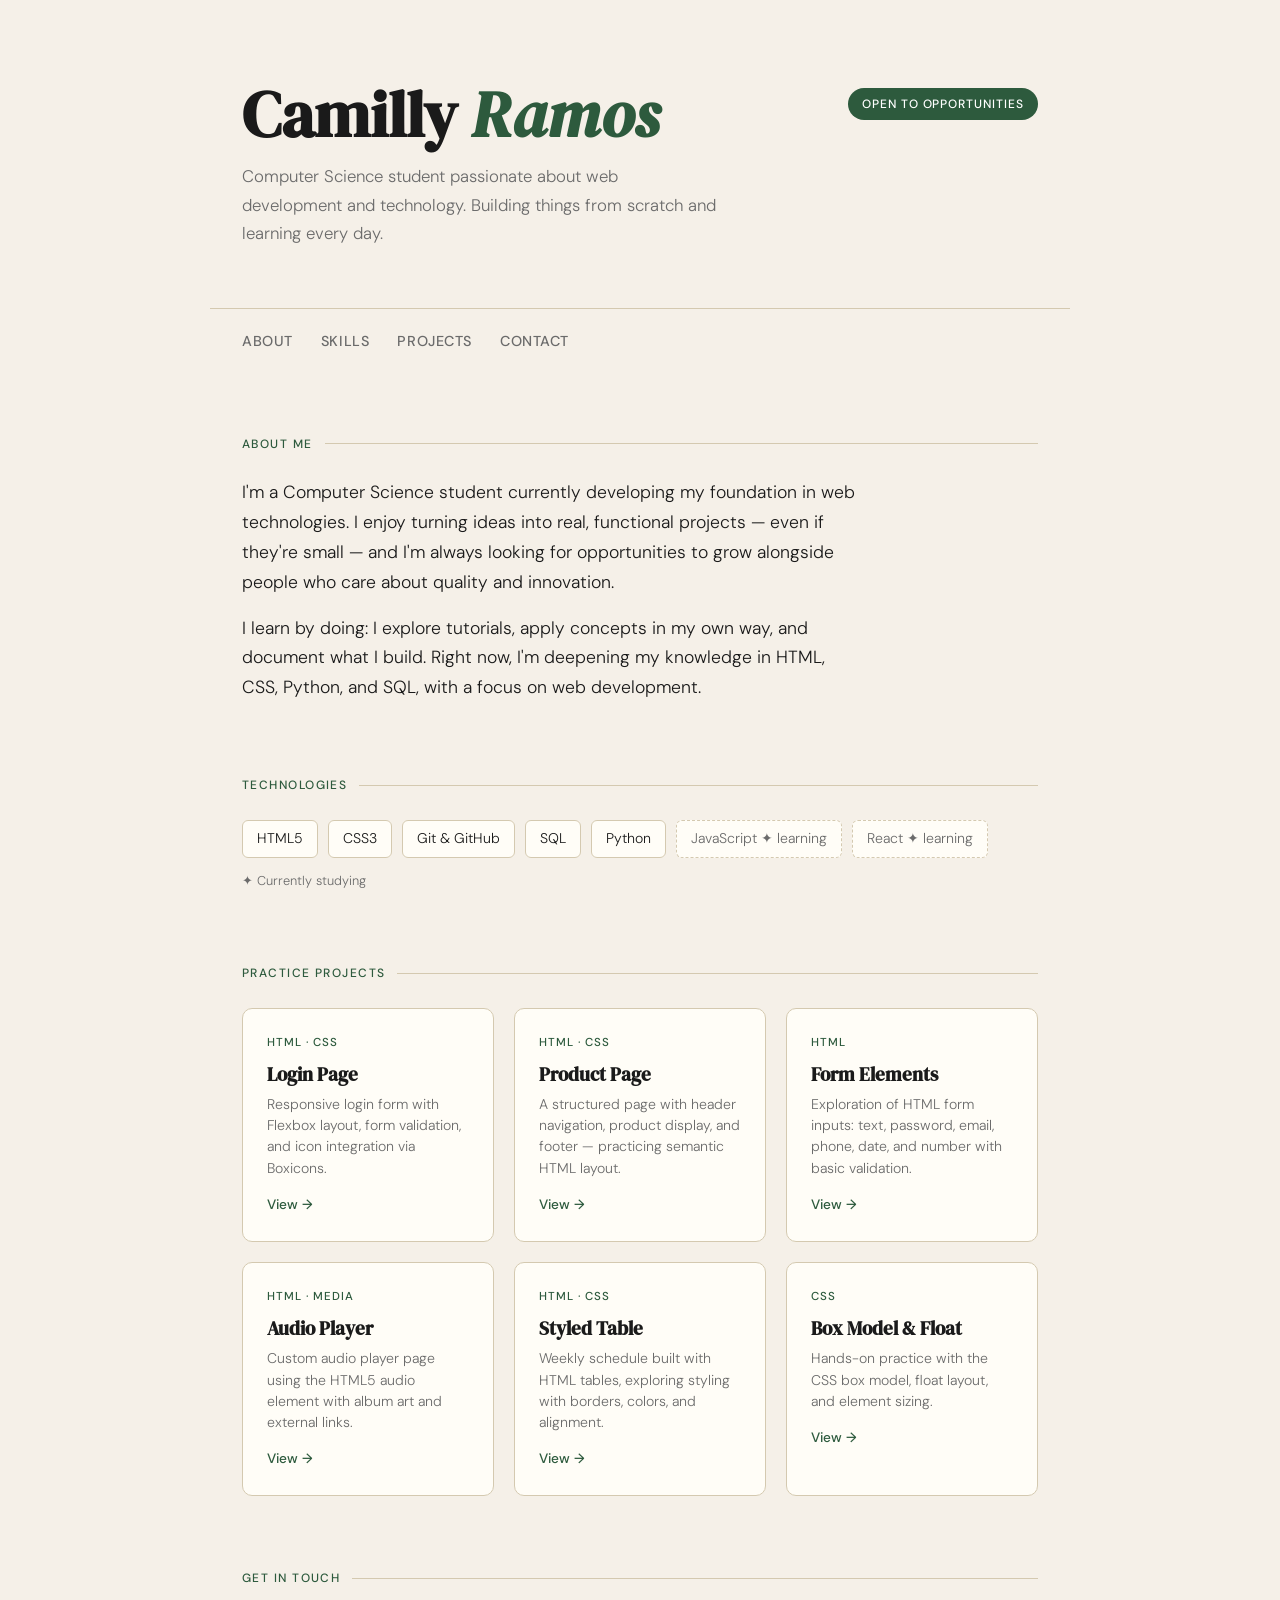
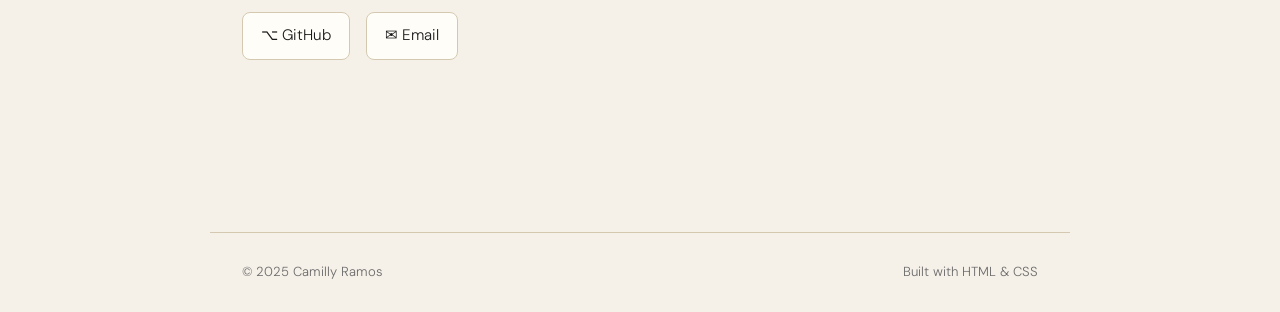
==== index.html @ 8c96bde9 "Add files via upload" ====
<!DOCTYPE html>
<html lang="en">
<head>
  <meta charset="UTF-8">
  <meta name="viewport" content="width=device-width, initial-scale=1.0">
  <title>Camilly Ramos — Portfolio</title>
  <link rel="preconnect" href="https://fonts.googleapis.com">
  <link href="https://fonts.googleapis.com/css2?family=DM+Serif+Display:ital@0;1&family=DM+Sans:wght@300;400;500&display=swap" rel="stylesheet">
  <style>
    :root {
      --bg: #f5f0e8;
      --ink: #1a1a1a;
      --accent: #2d5a3d;
      --accent-light: #4a8c62;
      --muted: #6b6b6b;
      --card-bg: #fffdf7;
      --border: #d4c9b0;
    }

    * { margin: 0; padding: 0; box-sizing: border-box; }

    body {
      background-color: var(--bg);
      color: var(--ink);
      font-family: 'DM Sans', sans-serif;
      font-weight: 300;
      line-height: 1.7;
    }

    /* HEADER */
    header {
      max-width: 860px;
      margin: 0 auto;
      padding: 80px 32px 60px;
      display: grid;
      grid-template-columns: 1fr auto;
      align-items: end;
      gap: 32px;
      border-bottom: 1px solid var(--border);
      animation: fadeUp 0.7s ease both;
    }

    .header-text h1 {
      font-family: 'DM Serif Display', serif;
      font-size: clamp(2.6rem, 6vw, 4rem);
      line-height: 1.1;
      color: var(--ink);
      margin-bottom: 12px;
    }

    .header-text h1 em {
      font-style: italic;
      color: var(--accent);
    }

    .header-text p {
      font-size: 1.05rem;
      color: var(--muted);
      max-width: 480px;
    }

    .badge {
      background: var(--accent);
      color: #fff;
      font-size: 0.75rem;
      font-weight: 500;
      letter-spacing: 0.08em;
      text-transform: uppercase;
      padding: 6px 14px;
      border-radius: 100px;
      white-space: nowrap;
      align-self: start;
      margin-top: 8px;
    }

    /* NAV */
    nav {
      max-width: 860px;
      margin: 0 auto;
      padding: 20px 32px;
      display: flex;
      gap: 28px;
      flex-wrap: wrap;
      animation: fadeUp 0.7s 0.1s ease both;
    }

    nav a {
      text-decoration: none;
      color: var(--muted);
      font-size: 0.9rem;
      font-weight: 500;
      letter-spacing: 0.04em;
      text-transform: uppercase;
      transition: color 0.2s;
    }

    nav a:hover { color: var(--accent); }

    /* MAIN */
    main {
      max-width: 860px;
      margin: 0 auto;
      padding: 60px 32px 100px;
    }

    section { margin-bottom: 72px; }

    .section-label {
      font-size: 0.75rem;
      font-weight: 500;
      letter-spacing: 0.12em;
      text-transform: uppercase;
      color: var(--accent);
      margin-bottom: 24px;
      display: flex;
      align-items: center;
      gap: 12px;
    }

    .section-label::after {
      content: '';
      flex: 1;
      height: 1px;
      background: var(--border);
    }

    /* ABOUT */
    #about {
      animation: fadeUp 0.7s 0.2s ease both;
    }

    #about p {
      font-size: 1.1rem;
      color: var(--ink);
      max-width: 620px;
      margin-bottom: 16px;
    }

    /* SKILLS */
    #skills { animation: fadeUp 0.7s 0.3s ease both; }

    .skills-grid {
      display: flex;
      flex-wrap: wrap;
      gap: 10px;
    }

    .skill-tag {
      border: 1.5px solid var(--border);
      border-radius: 6px;
      padding: 6px 14px;
      font-size: 0.88rem;
      color: var(--ink);
      background: var(--card-bg);
      transition: border-color 0.2s, color 0.2s;
    }

    .skill-tag:hover {
      border-color: var(--accent);
      color: var(--accent);
    }

    .skill-tag.learning {
      border-style: dashed;
      color: var(--muted);
    }

    .skills-note {
      font-size: 0.8rem;
      color: var(--muted);
      margin-top: 12px;
    }

    /* PROJECTS */
    #projects { animation: fadeUp 0.7s 0.4s ease both; }

    .projects-grid {
      display: grid;
      grid-template-columns: repeat(auto-fill, minmax(240px, 1fr));
      gap: 20px;
    }

    .project-card {
      background: var(--card-bg);
      border: 1px solid var(--border);
      border-radius: 10px;
      padding: 24px;
      text-decoration: none;
      color: var(--ink);
      transition: transform 0.2s, box-shadow 0.2s, border-color 0.2s;
      display: block;
    }

    .project-card:hover {
      transform: translateY(-3px);
      box-shadow: 0 8px 24px rgba(45, 90, 61, 0.1);
      border-color: var(--accent-light);
    }

    .project-card .tag {
      font-size: 0.72rem;
      font-weight: 500;
      letter-spacing: 0.08em;
      text-transform: uppercase;
      color: var(--accent);
      margin-bottom: 10px;
    }

    .project-card h3 {
      font-family: 'DM Serif Display', serif;
      font-size: 1.2rem;
      margin-bottom: 8px;
      line-height: 1.25;
    }

    .project-card p {
      font-size: 0.88rem;
      color: var(--muted);
      line-height: 1.5;
    }

    .project-card .arrow {
      display: inline-block;
      margin-top: 14px;
      font-size: 0.85rem;
      color: var(--accent);
      font-weight: 500;
    }

    /* CONTACT */
    #contact { animation: fadeUp 0.7s 0.5s ease both; }

    .contact-links {
      display: flex;
      flex-wrap: wrap;
      gap: 16px;
    }

    .contact-link {
      display: flex;
      align-items: center;
      gap: 8px;
      text-decoration: none;
      color: var(--ink);
      font-size: 0.95rem;
      border: 1px solid var(--border);
      border-radius: 8px;
      padding: 10px 18px;
      background: var(--card-bg);
      transition: border-color 0.2s, color 0.2s;
    }

    .contact-link:hover {
      border-color: var(--accent);
      color: var(--accent);
    }

    /* FOOTER */
    footer {
      border-top: 1px solid var(--border);
      max-width: 860px;
      margin: 0 auto;
      padding: 28px 32px;
      display: flex;
      justify-content: space-between;
      align-items: center;
      flex-wrap: wrap;
      gap: 12px;
      font-size: 0.82rem;
      color: var(--muted);
    }

    /* ANIMATIONS */
    @keyframes fadeUp {
      from { opacity: 0; transform: translateY(18px); }
      to   { opacity: 1; transform: translateY(0); }
    }

    @media (max-width: 600px) {
      header { grid-template-columns: 1fr; }
      .badge { align-self: auto; width: fit-content; }
    }
  </style>
</head>
<body>

  <header>
    <div class="header-text">
      <h1>Camilly <em>Ramos</em></h1>
      <p>Computer Science student passionate about web development and technology. Building things from scratch and learning every day.</p>
    </div>
    <span class="badge">Open to opportunities</span>
  </header>

  <nav>
    <a href="#about">About</a>
    <a href="#skills">Skills</a>
    <a href="#projects">Projects</a>
    <a href="#contact">Contact</a>
  </nav>

  <main>

    <section id="about">
      <div class="section-label">About me</div>
      <p>
        I'm a Computer Science student currently developing my foundation in web technologies.
        I enjoy turning ideas into real, functional projects — even if they're small — and I'm always
        looking for opportunities to grow alongside people who care about quality and innovation.
      </p>
      <p>
        I learn by doing: I explore tutorials, apply concepts in my own way, and document what I build.
        Right now, I'm deepening my knowledge in HTML, CSS, Python, and SQL, with a focus on web development.
      </p>
    </section>

    <section id="skills">
      <div class="section-label">Technologies</div>
      <div class="skills-grid">
        <span class="skill-tag">HTML5</span>
        <span class="skill-tag">CSS3</span>
        <span class="skill-tag">Git & GitHub</span>
        <span class="skill-tag">SQL</span>
        <span class="skill-tag">Python</span>
        <span class="skill-tag learning">JavaScript ✦ learning</span>
        <span class="skill-tag learning">React ✦ learning</span>
      </div>
      <p class="skills-note">✦ Currently studying</p>
    </section>

    <section id="projects">
      <div class="section-label">Practice Projects</div>
      <div class="projects-grid">

        <a class="project-card" href="login.html">
          <div class="tag">HTML · CSS</div>
          <h3>Login Page</h3>
          <p>Responsive login form with Flexbox layout, form validation, and icon integration via Boxicons.</p>
          <span class="arrow">View →</span>
        </a>

        <a class="project-card" href="index3.html">
          <div class="tag">HTML · CSS</div>
          <h3>Product Page</h3>
          <p>A structured page with header navigation, product display, and footer — practicing semantic HTML layout.</p>
          <span class="arrow">View →</span>
        </a>

        <a class="project-card" href="forms.html">
          <div class="tag">HTML</div>
          <h3>Form Elements</h3>
          <p>Exploration of HTML form inputs: text, password, email, phone, date, and number with basic validation.</p>
          <span class="arrow">View →</span>
        </a>

        <a class="project-card" href="audios.html">
          <div class="tag">HTML · Media</div>
          <h3>Audio Player</h3>
          <p>Custom audio player page using the HTML5 audio element with album art and external links.</p>
          <span class="arrow">View →</span>
        </a>

        <a class="project-card" href="tables.html">
          <div class="tag">HTML · CSS</div>
          <h3>Styled Table</h3>
          <p>Weekly schedule built with HTML tables, exploring styling with borders, colors, and alignment.</p>
          <span class="arrow">View →</span>
        </a>

        <a class="project-card" href="index4.html">
          <div class="tag">CSS</div>
          <h3>Box Model & Float</h3>
          <p>Hands-on practice with the CSS box model, float layout, and element sizing.</p>
          <span class="arrow">View →</span>
        </a>

      </div>
    </section>

    <section id="contact">
      <div class="section-label">Get in touch</div>
      <div class="contact-links">
        <a class="contact-link" href="https://github.com/CamillySR" target="_blank">
          ⌥ GitHub
        </a>
        <a class="contact-link" href="mailto:Ssrpaz@gmail.com">
          ✉ Email
        </a>
      </div>
    </section>

  </main>

  <footer>
    <span>© 2025 Camilly Ramos</span>
    <span>Built with HTML & CSS</span>
  </footer>

</body>
</html>
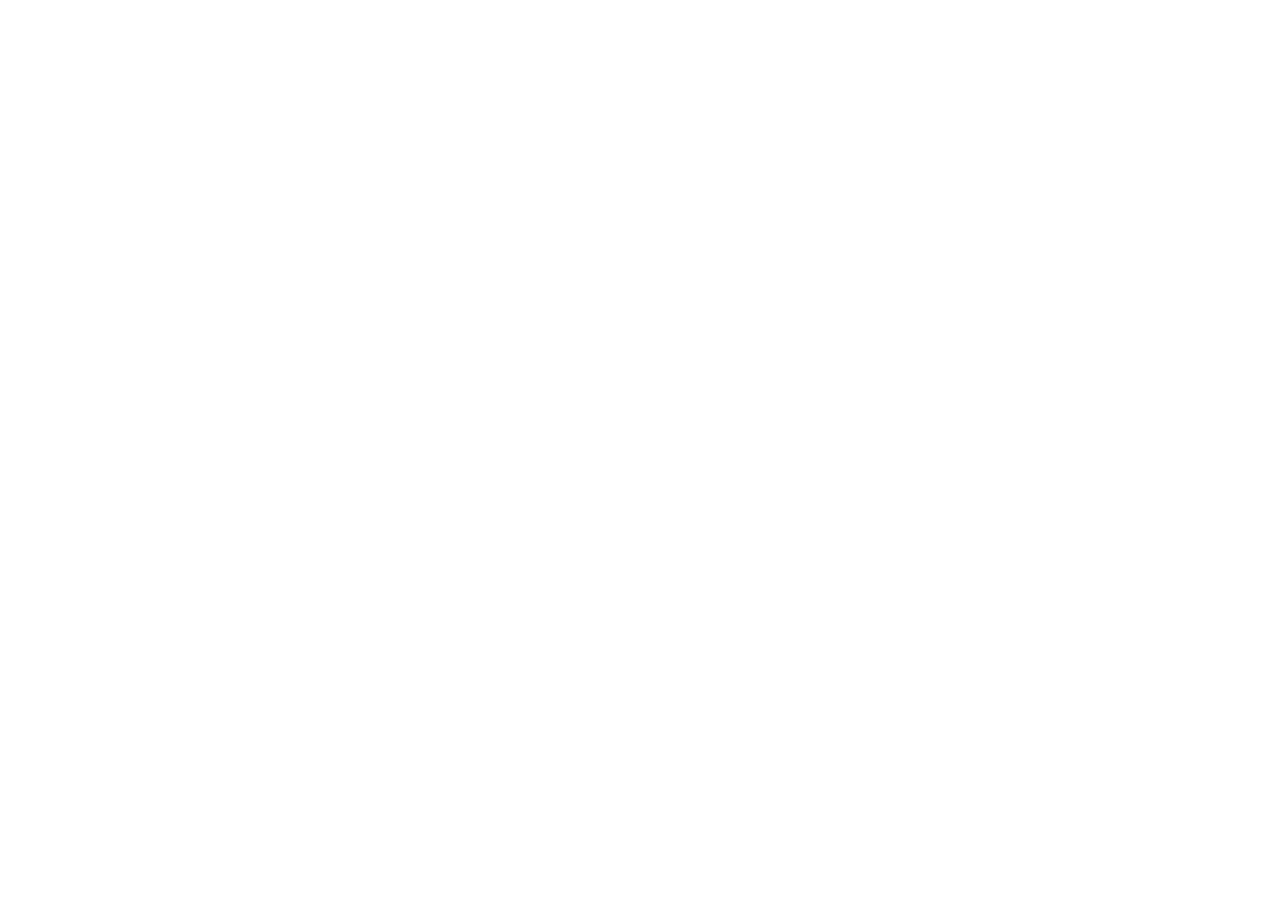
==== commit bbda6566: "Add files via upload" ====
--- a/index.html
+++ b/index.html
@@ -3,398 +3,136 @@
 <head>
   <meta charset="UTF-8">
   <meta name="viewport" content="width=device-width, initial-scale=1.0">
-  <title>Camilly Ramos — Portfolio</title>
+  <title>Camilly's Projects</title>
   <link rel="preconnect" href="https://fonts.googleapis.com">
-  <link href="https://fonts.googleapis.com/css2?family=DM+Serif+Display:ital@0;1&family=DM+Sans:wght@300;400;500&display=swap" rel="stylesheet">
+  <link href="https://fonts.googleapis.com/css2?family=Poppins:wght@300;400;500;600&display=swap" rel="stylesheet">
   <style>
-    :root {
-      --bg: #f5f0e8;
-      --ink: #1a1a1a;
-      --accent: #2d5a3d;
-      --accent-light: #4a8c62;
-      --muted: #6b6b6b;
-      --card-bg: #fffdf7;
-      --border: #d4c9b0;
-    }
-
     * { margin: 0; padding: 0; box-sizing: border-box; }
 
     body {
-      background-color: var(--bg);
-      color: var(--ink);
-      font-family: 'DM Sans', sans-serif;
-      font-weight: 300;
-      line-height: 1.7;
+      font-family: 'Poppins', sans-serif;
+      background-image: url('images/blue.avif');
+      background-size: cover;
+      background-position: center;
+      background-attachment: fixed;
+      min-height: 100vh;
+      padding: 60px 24px;
     }
 
-    /* HEADER */
-    header {
-      max-width: 860px;
+    .container {
+      max-width: 700px;
       margin: 0 auto;
-      padding: 80px 32px 60px;
-      display: grid;
-      grid-template-columns: 1fr auto;
-      align-items: end;
-      gap: 32px;
-      border-bottom: 1px solid var(--border);
-      animation: fadeUp 0.7s ease both;
     }
 
-    .header-text h1 {
-      font-family: 'DM Serif Display', serif;
-      font-size: clamp(2.6rem, 6vw, 4rem);
-      line-height: 1.1;
-      color: var(--ink);
-      margin-bottom: 12px;
+    h1 {
+      color: #fff;
+      font-size: 2rem;
+      font-weight: 600;
+      margin-bottom: 6px;
     }
 
-    .header-text h1 em {
-      font-style: italic;
-      color: var(--accent);
+    .subtitle {
+      color: rgba(255,255,255,0.75);
+      font-size: 0.95rem;
+      font-weight: 300;
+      margin-bottom: 40px;
     }
 
-    .header-text p {
-      font-size: 1.05rem;
-      color: var(--muted);
-      max-width: 480px;
+    .grid {
+      display: grid;
+      grid-template-columns: repeat(auto-fill, minmax(200px, 1fr));
+      gap: 16px;
     }
 
-    .badge {
-      background: var(--accent);
+    .card {
+      background: rgba(255, 255, 255, 0.15);
+      backdrop-filter: blur(10px);
+      border: 1px solid rgba(255, 255, 255, 0.3);
+      border-radius: 14px;
+      padding: 22px 20px;
+      text-decoration: none;
       color: #fff;
-      font-size: 0.75rem;
+      transition: background 0.2s, transform 0.2s;
+    }
+
+    .card:hover {
+      background: rgba(255, 255, 255, 0.25);
+      transform: translateY(-3px);
+    }
+
+    .card .tag {
+      font-size: 0.7rem;
       font-weight: 500;
       letter-spacing: 0.08em;
       text-transform: uppercase;
-      padding: 6px 14px;
-      border-radius: 100px;
-      white-space: nowrap;
-      align-self: start;
-      margin-top: 8px;
+      color: rgba(255,255,255,0.65);
+      margin-bottom: 8px;
     }
 
-    /* NAV */
-    nav {
-      max-width: 860px;
-      margin: 0 auto;
-      padding: 20px 32px;
-      display: flex;
-      gap: 28px;
-      flex-wrap: wrap;
-      animation: fadeUp 0.7s 0.1s ease both;
+    .card h3 {
+      font-size: 1rem;
+      font-weight: 600;
+      margin-bottom: 6px;
     }
 
-    nav a {
-      text-decoration: none;
-      color: var(--muted);
-      font-size: 0.9rem;
-      font-weight: 500;
-      letter-spacing: 0.04em;
-      text-transform: uppercase;
-      transition: color 0.2s;
-    }
-
-    nav a:hover { color: var(--accent); }
-
-    /* MAIN */
-    main {
-      max-width: 860px;
-      margin: 0 auto;
-      padding: 60px 32px 100px;
-    }
-
-    section { margin-bottom: 72px; }
-
-    .section-label {
-      font-size: 0.75rem;
-      font-weight: 500;
-      letter-spacing: 0.12em;
-      text-transform: uppercase;
-      color: var(--accent);
-      margin-bottom: 24px;
-      display: flex;
-      align-items: center;
-      gap: 12px;
-    }
-
-    .section-label::after {
-      content: '';
-      flex: 1;
-      height: 1px;
-      background: var(--border);
-    }
-
-    /* ABOUT */
-    #about {
-      animation: fadeUp 0.7s 0.2s ease both;
-    }
-
-    #about p {
-      font-size: 1.1rem;
-      color: var(--ink);
-      max-width: 620px;
-      margin-bottom: 16px;
-    }
-
-    /* SKILLS */
-    #skills { animation: fadeUp 0.7s 0.3s ease both; }
-
-    .skills-grid {
-      display: flex;
-      flex-wrap: wrap;
-      gap: 10px;
-    }
-
-    .skill-tag {
-      border: 1.5px solid var(--border);
-      border-radius: 6px;
-      padding: 6px 14px;
-      font-size: 0.88rem;
-      color: var(--ink);
-      background: var(--card-bg);
-      transition: border-color 0.2s, color 0.2s;
-    }
-
-    .skill-tag:hover {
-      border-color: var(--accent);
-      color: var(--accent);
-    }
-
-    .skill-tag.learning {
-      border-style: dashed;
-      color: var(--muted);
-    }
-
-    .skills-note {
-      font-size: 0.8rem;
-      color: var(--muted);
-      margin-top: 12px;
-    }
-
-    /* PROJECTS */
-    #projects { animation: fadeUp 0.7s 0.4s ease both; }
-
-    .projects-grid {
-      display: grid;
-      grid-template-columns: repeat(auto-fill, minmax(240px, 1fr));
-      gap: 20px;
-    }
-
-    .project-card {
-      background: var(--card-bg);
-      border: 1px solid var(--border);
-      border-radius: 10px;
-      padding: 24px;
-      text-decoration: none;
-      color: var(--ink);
-      transition: transform 0.2s, box-shadow 0.2s, border-color 0.2s;
-      display: block;
-    }
-
-    .project-card:hover {
-      transform: translateY(-3px);
-      box-shadow: 0 8px 24px rgba(45, 90, 61, 0.1);
-      border-color: var(--accent-light);
-    }
-
-    .project-card .tag {
-      font-size: 0.72rem;
-      font-weight: 500;
-      letter-spacing: 0.08em;
-      text-transform: uppercase;
-      color: var(--accent);
-      margin-bottom: 10px;
-    }
-
-    .project-card h3 {
-      font-family: 'DM Serif Display', serif;
-      font-size: 1.2rem;
-      margin-bottom: 8px;
-      line-height: 1.25;
-    }
-
-    .project-card p {
-      font-size: 0.88rem;
-      color: var(--muted);
+    .card p {
+      font-size: 0.82rem;
+      color: rgba(255,255,255,0.75);
+      font-weight: 300;
       line-height: 1.5;
     }
 
-    .project-card .arrow {
-      display: inline-block;
-      margin-top: 14px;
-      font-size: 0.85rem;
-      color: var(--accent);
-      font-weight: 500;
-    }
-
-    /* CONTACT */
-    #contact { animation: fadeUp 0.7s 0.5s ease both; }
-
-    .contact-links {
-      display: flex;
-      flex-wrap: wrap;
-      gap: 16px;
-    }
-
-    .contact-link {
-      display: flex;
-      align-items: center;
-      gap: 8px;
-      text-decoration: none;
-      color: var(--ink);
-      font-size: 0.95rem;
-      border: 1px solid var(--border);
-      border-radius: 8px;
-      padding: 10px 18px;
-      background: var(--card-bg);
-      transition: border-color 0.2s, color 0.2s;
-    }
-
-    .contact-link:hover {
-      border-color: var(--accent);
-      color: var(--accent);
-    }
-
-    /* FOOTER */
     footer {
-      border-top: 1px solid var(--border);
-      max-width: 860px;
-      margin: 0 auto;
-      padding: 28px 32px;
-      display: flex;
-      justify-content: space-between;
-      align-items: center;
-      flex-wrap: wrap;
-      gap: 12px;
-      font-size: 0.82rem;
-      color: var(--muted);
-    }
-
-    /* ANIMATIONS */
-    @keyframes fadeUp {
-      from { opacity: 0; transform: translateY(18px); }
-      to   { opacity: 1; transform: translateY(0); }
-    }
-
-    @media (max-width: 600px) {
-      header { grid-template-columns: 1fr; }
-      .badge { align-self: auto; width: fit-content; }
+      margin-top: 48px;
+      color: rgba(255,255,255,0.5);
+      font-size: 0.8rem;
     }
   </style>
 </head>
 <body>
+  <div class="container">
+    <h1>Camilly's Projects</h1>
+    <p class="subtitle">HTML & CSS practice — built while learning web development</p>
 
-  <header>
-    <div class="header-text">
-      <h1>Camilly <em>Ramos</em></h1>
-      <p>Computer Science student passionate about web development and technology. Building things from scratch and learning every day.</p>
+    <div class="grid">
+      <a class="card" href="login.html">
+        <div class="tag">HTML · CSS</div>
+        <h3>Login Page</h3>
+        <p>Login form with glassmorphism design and icon integration.</p>
+      </a>
+
+      <a class="card" href="index3.html">
+        <div class="tag">HTML · CSS</div>
+        <h3>Product Page</h3>
+        <p>Page with header, navigation, product display, and footer.</p>
+      </a>
+
+      <a class="card" href="forms.html">
+        <div class="tag">HTML</div>
+        <h3>Form Elements</h3>
+        <p>Practice with text, password, email, phone, date, and number inputs.</p>
+      </a>
+
+      <a class="card" href="audios.html">
+        <div class="tag">HTML · Media</div>
+        <h3>Audio Player</h3>
+        <p>HTML5 audio element with album art and external links.</p>
+      </a>
+
+      <a class="card" href="tables.html">
+        <div class="tag">HTML · CSS</div>
+        <h3>Styled Table</h3>
+        <p>Weekly schedule with HTML tables, colors, and alignment.</p>
+      </a>
+
+      <a class="card" href="index4.html">
+        <div class="tag">CSS</div>
+        <h3>Box Model</h3>
+        <p>Practice with CSS box model, float, and element sizing.</p>
+      </a>
     </div>
-    <span class="badge">Open to opportunities</span>
-  </header>
 
-  <nav>
-    <a href="#about">About</a>
-    <a href="#skills">Skills</a>
-    <a href="#projects">Projects</a>
-    <a href="#contact">Contact</a>
-  </nav>
-
-  <main>
-
-    <section id="about">
-      <div class="section-label">About me</div>
-      <p>
-        I'm a Computer Science student currently developing my foundation in web technologies.
-        I enjoy turning ideas into real, functional projects — even if they're small — and I'm always
-        looking for opportunities to grow alongside people who care about quality and innovation.
-      </p>
-      <p>
-        I learn by doing: I explore tutorials, apply concepts in my own way, and document what I build.
-        Right now, I'm deepening my knowledge in HTML, CSS, Python, and SQL, with a focus on web development.
-      </p>
-    </section>
-
-    <section id="skills">
-      <div class="section-label">Technologies</div>
-      <div class="skills-grid">
-        <span class="skill-tag">HTML5</span>
-        <span class="skill-tag">CSS3</span>
-        <span class="skill-tag">Git & GitHub</span>
-        <span class="skill-tag">SQL</span>
-        <span class="skill-tag">Python</span>
-        <span class="skill-tag learning">JavaScript ✦ learning</span>
-        <span class="skill-tag learning">React ✦ learning</span>
-      </div>
-      <p class="skills-note">✦ Currently studying</p>
-    </section>
-
-    <section id="projects">
-      <div class="section-label">Practice Projects</div>
-      <div class="projects-grid">
-
-        <a class="project-card" href="login.html">
-          <div class="tag">HTML · CSS</div>
-          <h3>Login Page</h3>
-          <p>Responsive login form with Flexbox layout, form validation, and icon integration via Boxicons.</p>
-          <span class="arrow">View →</span>
-        </a>
-
-        <a class="project-card" href="index3.html">
-          <div class="tag">HTML · CSS</div>
-          <h3>Product Page</h3>
-          <p>A structured page with header navigation, product display, and footer — practicing semantic HTML layout.</p>
-          <span class="arrow">View →</span>
-        </a>
-
-        <a class="project-card" href="forms.html">
-          <div class="tag">HTML</div>
-          <h3>Form Elements</h3>
-          <p>Exploration of HTML form inputs: text, password, email, phone, date, and number with basic validation.</p>
-          <span class="arrow">View →</span>
-        </a>
-
-        <a class="project-card" href="audios.html">
-          <div class="tag">HTML · Media</div>
-          <h3>Audio Player</h3>
-          <p>Custom audio player page using the HTML5 audio element with album art and external links.</p>
-          <span class="arrow">View →</span>
-        </a>
-
-        <a class="project-card" href="tables.html">
-          <div class="tag">HTML · CSS</div>
-          <h3>Styled Table</h3>
-          <p>Weekly schedule built with HTML tables, exploring styling with borders, colors, and alignment.</p>
-          <span class="arrow">View →</span>
-        </a>
-
-        <a class="project-card" href="index4.html">
-          <div class="tag">CSS</div>
-          <h3>Box Model & Float</h3>
-          <p>Hands-on practice with the CSS box model, float layout, and element sizing.</p>
-          <span class="arrow">View →</span>
-        </a>
-
-      </div>
-    </section>
-
-    <section id="contact">
-      <div class="section-label">Get in touch</div>
-      <div class="contact-links">
-        <a class="contact-link" href="https://github.com/CamillySR" target="_blank">
-          ⌥ GitHub
-        </a>
-        <a class="contact-link" href="mailto:Ssrpaz@gmail.com">
-          ✉ Email
-        </a>
-      </div>
-    </section>
-
-  </main>
-
-  <footer>
-    <span>© 2025 Camilly Ramos</span>
-    <span>Built with HTML & CSS</span>
-  </footer>
-
+    <footer>© 2025 Camilly Ramos · github.com/CamillySR</footer>
+  </div>
 </body>
 </html>
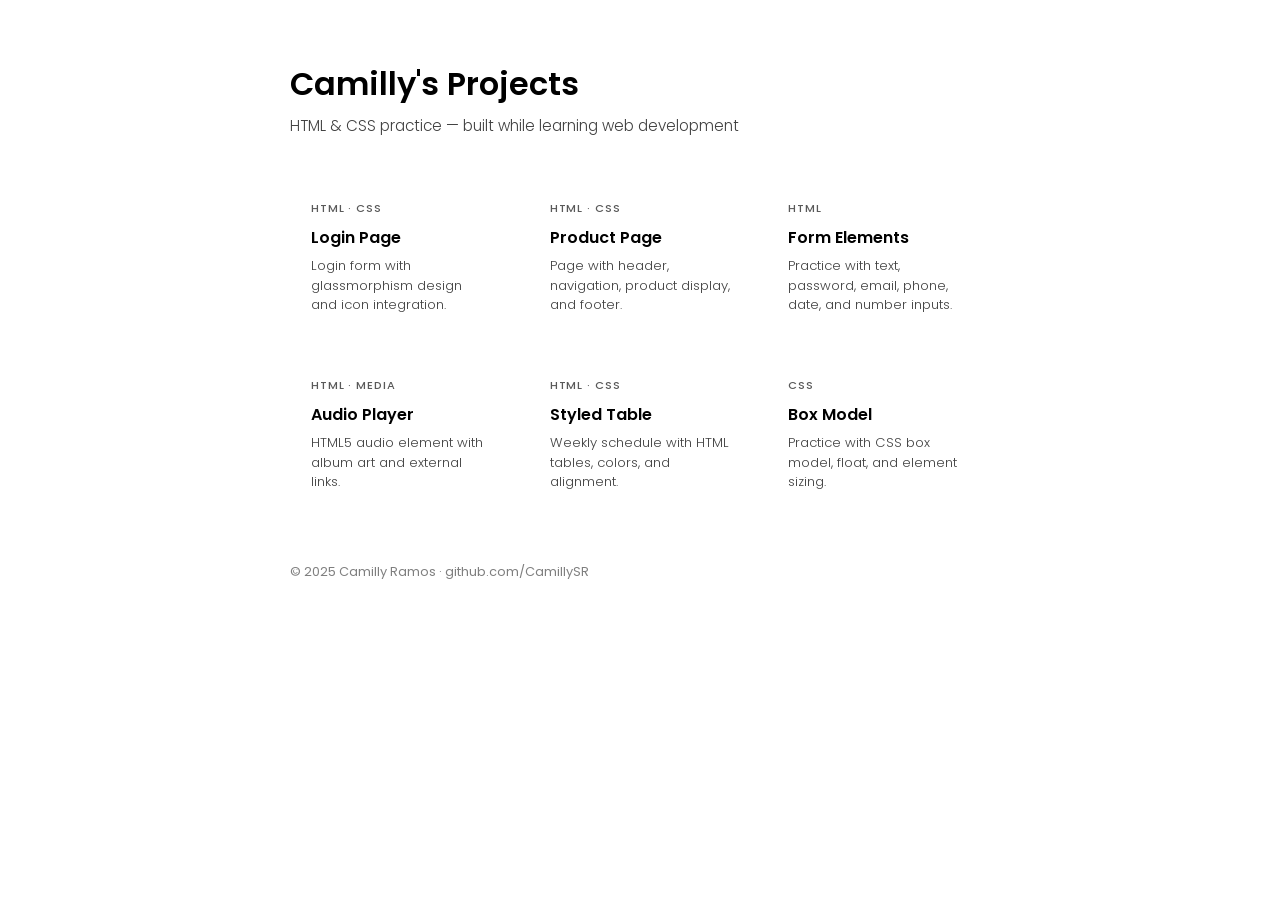
==== commit 7b0fff6f: "Add files via upload" ====
--- a/index.html
+++ b/index.html
@@ -11,7 +11,7 @@
 
     body {
       font-family: 'Poppins', sans-serif;
-      background-image: url('images/blue.avif');
+      background-image: url('images/cat-blue.jpg');
       background-size: cover;
       background-position: center;
       background-attachment: fixed;
@@ -25,14 +25,14 @@
     }
 
     h1 {
-      color: #fff;
+      color: #000000;
       font-size: 2rem;
       font-weight: 600;
       margin-bottom: 6px;
     }
 
     .subtitle {
-      color: rgba(255,255,255,0.75);
+      color: rgba(0, 0, 0, 0.75);
       font-size: 0.95rem;
       font-weight: 300;
       margin-bottom: 40px;
@@ -51,7 +51,7 @@
       border-radius: 14px;
       padding: 22px 20px;
       text-decoration: none;
-      color: #fff;
+      color: #000000;
       transition: background 0.2s, transform 0.2s;
     }
 
@@ -65,7 +65,7 @@
       font-weight: 500;
       letter-spacing: 0.08em;
       text-transform: uppercase;
-      color: rgba(255,255,255,0.65);
+      color: rgba(0, 0, 0, 0.65);
       margin-bottom: 8px;
     }
 
@@ -77,14 +77,14 @@
 
     .card p {
       font-size: 0.82rem;
-      color: rgba(255,255,255,0.75);
+      color: rgba(0, 0, 0, 0.75);
       font-weight: 300;
       line-height: 1.5;
     }
 
     footer {
       margin-top: 48px;
-      color: rgba(255,255,255,0.5);
+      color: rgba(0, 0, 0, 0.5);
       font-size: 0.8rem;
     }
   </style>
